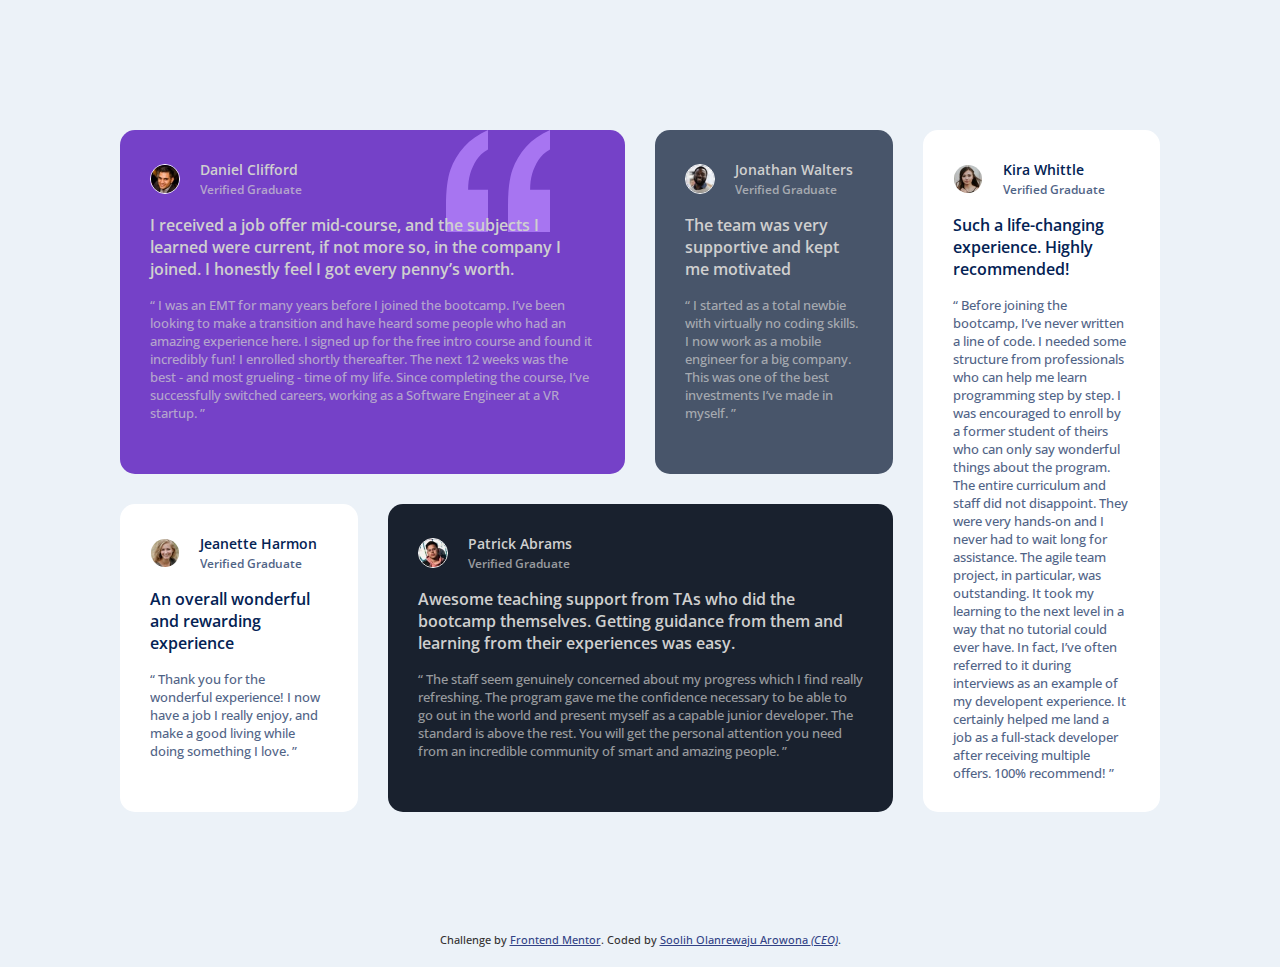
==== index.html @ 40f3f858 "initial commit" ====
<!DOCTYPE html>
<html lang="en">
<head>
  <meta charset="UTF-8">
  <meta name="viewport" content="width=device-width, initial-scale=1.0"> <!-- displays site properly based on user's device -->

  <link rel="icon" type="image/png" sizes="32x32" href="./images/favicon-32x32.png">
  <link rel="stylesheet" href="style.css">
  <link rel="preconnect" href="https://fonts.googleapis.com">
  <link rel="preconnect" href="https://fonts.gstatic.com" crossorigin>
  <link href="https://fonts.googleapis.com/css2?family=Open+Sans:wght@400;700&family=Poppins:wght@600&display=swap" rel="stylesheet">
  
  <title>Frontend Mentor | [Challenge Name Here]</title>

  <!-- Feel free to remove these styles or customise in your own stylesheet 👍 -->
  <style>
    .attribution { font-size: 11px; text-align: center; color: rgb(51, 49, 49); margin-bottom: 20px;}
    .attribution a { color: hsl(228, 46%, 36%); }
    
  </style>
</head>
<body>
  <div class="grid-container">
    <div class="grid-one">
      <div class="profile">
        <img src="images/image-daniel.jpg" alt="daniel" class="picture">
        <div class="title">
          Daniel Clifford
          <br><span class="verified"> Verified Graduate</span>
        </div>
      </div>
      <div class="content">
        <h3>I received a job offer mid-course, and the subjects I learned were current, if not more so, 
          in the company I joined. I honestly feel I got every penny’s worth.</h3>
        <div class="sub">
          “ I was an EMT for many years before I joined the bootcamp. I’ve been looking to make a 
          transition and have heard some people who had an amazing experience here. I signed up 
          for the free intro course and found it incredibly fun! I enrolled shortly thereafter. 
          The next 12 weeks was the best - and most grueling - time of my life. Since completing 
          the course, I’ve successfully switched careers, working as a Software Engineer at a VR startup. ”
        </div>
      </div>
    </div>
    <div class="grid-two">
      <div class="profile">
        <img src="images/image-jonathan.jpg" alt="jonathan" class="picture">
        <div class="title">
          Jonathan Walters
          <br><span class="verified"> Verified Graduate</span>
        </div>
      </div>
      <div class="content">
        <h3>The team was very supportive and kept me motivated
        </h3>
        <div class="sub">
          “ I started as a total newbie with virtually no coding skills. I now work as a mobile engineer 
          for a big company. This was one of the best investments I’ve made in myself. ”
        </div>
      </div>
    </div>

    <div class="grid-three">
      <div class="profile">
        <img src="images/image-jeanette.jpg" alt="Jeanette" class="picture">
        <div class="title">
          Jeanette Harmon
          <br><span class="verified"> Verified Graduate</span>
        </div>
      </div>
      <div class="content">
        <h3>An overall wonderful and rewarding experience</h3>
        <div class="sub">
          “ Thank you for the wonderful experience! I now have a job I really enjoy, and make a good living 
          while doing something I love. ”
        </div>
      </div>
    </div>
    <div class="grid-four">
      <div class="profile">
        <img src="images/image-patrick.jpg" alt="patrick" class="picture">
        <div class="title">
          Patrick Abrams
          <br><span class="verified"> Verified Graduate</span>
        </div>
      </div>
      <div class="content">
        <h3>
          Awesome teaching support from TAs who did the bootcamp themselves. Getting guidance from them and 
          learning from their experiences was easy.
          </h3>
        <div class="sub">
          “ The staff seem genuinely concerned about my progress which I find really refreshing. The program 
          gave me the confidence necessary to be able to go out in the world and present myself as a capable 
          junior developer. The standard is above the rest. You will get the personal attention you need from 
          an incredible community of smart and amazing people. ”
        </div>
      </div>
    </div>
    <div class="grid-five">
      <div class="profile">
        <img src="images/image-kira.jpg" alt="kira" class="picture">
        <div class="title">
          Kira Whittle
          <br><span class="verified"> Verified Graduate</span>
        </div>
      </div>
      <div class="content">
        <h3>Such a life-changing experience. Highly recommended!</h3>
        <div class="sub">
          “ Before joining the bootcamp, I’ve never written a line of code. I needed some structure from 
          professionals who can help me learn programming step by step. I was encouraged to enroll by a former 
          student of theirs who can only say wonderful things about the program. The entire curriculum and staff 
          did not disappoint. They were very hands-on and I never had to wait long for assistance. The agile team 
          project, in particular, was outstanding. It took my learning to the next level in a way that no tutorial 
          could ever have. In fact, I’ve often referred to it during interviews as an example of my developent 
          experience. It certainly helped me land a job as a full-stack developer after receiving multiple offers. 
          100% recommend! ”
        </div>
      </div>
    </div>
  </div>
    <div class="attribution">
      Challenge by <a href="https://www.frontendmentor.io?ref=challenge" target="_blank">Frontend Mentor</a>. 
      Coded by <a href="contact.html">Soolih Olanrewaju Arowona <em>(CEO)</em></a>.
    </div>
</body>
</html>
---- style.css ----
/* @media screen and (max-width: px) and (max-width:1440px){ */
*{
    box-sizing: border-box;
}
body{
    margin: 0;
    padding: 0;
    background-color: hsl(210, 46%, 95%);
    text-align: left;
    font-size: 13px;
    color: hsl(0, 0%, 81%);
    font-family: 'Open Sans', sans-serif;
    font-weight: 500;
}
.grid-container{
    display: grid;
    grid-template-columns: repeat(4, 1fr);
    grid-auto-rows: minmax(200px, auto);
    gap: 30px;
    margin: 130px 120px 120px 120px;
    max-width: 1440px;
    
}
.grid-container *{
    /* background: yellow; */
    border-radius: 15px;
    
}
.grid-one{
    grid-column: span 2;
    background-image: url(images/bg-pattern-quotation.svg);
    background-color:  hsl(263, 55%, 52%);
    background-repeat: no-repeat;
    background-position: top right 75px;
    padding: 30px;
}
.grid-two{
    grid-column: 2 span 3;
    background-color: hsl(217, 19%, 35%);
    padding: 30px;
}
.grid-three{
    grid-column: 1;
    
    background-color: hsl(0, 0%, 100%);
    padding: 30px;
    color: hsl(217, 93%, 17%);
}
.grid-five{
    grid-column:4;
    grid-row: 1/3 ;
    background-color: hsl(0, 0%, 100%);
    padding: 30px;
    color: hsl(217, 93%, 17%);
}
.grid-four{
    grid-column: 2/4  ;
    background-color: hsl(219, 29%, 14%);
    padding: 30px;
}
.picture{
    border: 1px solid white;
    border-radius: 50%;
    height: 30px;
}
.title{
    display: inline-block;
    margin:  0 0  0 17px;
    font-weight: 600;
    font-size: 14px;
  
}
.verified{
    opacity: 0.7;
    font-size: 12px;
}
.profile{
    align-items: center;
}
h3{
    font-weight: 600;
    font-size: 16px;
    padding-right: 15px;


}
.sub{
    opacity: 0.7;
    
    font-size: 13px;
}
@media screen and (max-width: 1230px){
    .grid-container{
        display: grid;
        grid-template-columns: repeat(3, 1fr);
        grid-auto-rows: minmax(100px, auto);
        gap: 20px;
        margin: 100px;
        max-width: 1230px;
    }
   


    
    .grid-two{
    grid-column: 3;
    
    }
   
    .grid-four{
        grid-column: 2/4;
    
    }
    .grid-five{
        grid-column: 1/4;
        grid-row: 2;

    }
}
/* For Tablets*/
@media screen and (max-width: 965px){
    .grid-container{
        display: grid;
        grid-template-columns: repeat(2, 1fr);
        grid-auto-rows: minmax(100px, auto);
        gap: 10px;
        margin: 100px;
        max-width: 965px;
    }
    .grid-one{
        grid-column: 1/3;

    }
    .grid-two{
        grid-column: 1/2;
        grid-row: 2;

    
    }
    .grid-three{
        grid-column: 2/3;
        grid-row: 2;
    }
    .grid-four{
        grid-column: 1/3;
        grid-row: 3;
    }
    .grid-five{
        grid-column: 1/3;
        grid-row: 4;
    }
}
@media screen and (max-width: 668px){
    .grid-container{
        display: grid;
        grid-template-columns: repeat(2, 1fr);
        grid-auto-rows: minmax(100px, auto);
        gap: 15px;
        margin: 100px;
        max-width: 668px;
    }
    .grid-one{
        grid-column: 1/3;
        grid-row: 1;

    }
    .grid-two{
        grid-column: 1/3;
        grid-row: 2;

    
    }
    .grid-three{
        grid-column: 1/3;
        grid-row: 3;
    }
    .grid-four{
        grid-column: 1/3;
        grid-row: 5;
    }
    .grid-five{
        grid-column: 1/3;
        grid-row: 4;
    }
}
/* For mobile */
@media screen and (max-width: 500px){
  
    .grid-container{
        
        display: block;
        /* margin: 130px 120px 120px 120px;
        max-width: 1440px; */
       max-width: 100%;
       margin: 0 ;
        
    }
    .grid-container *{
        /* background: yellow; */
        border-radius: 15px;
      
        
    }
.grid-one, .grid-three,.grid-two,.grid-four,.grid-five{
    margin: 20px;
}
}
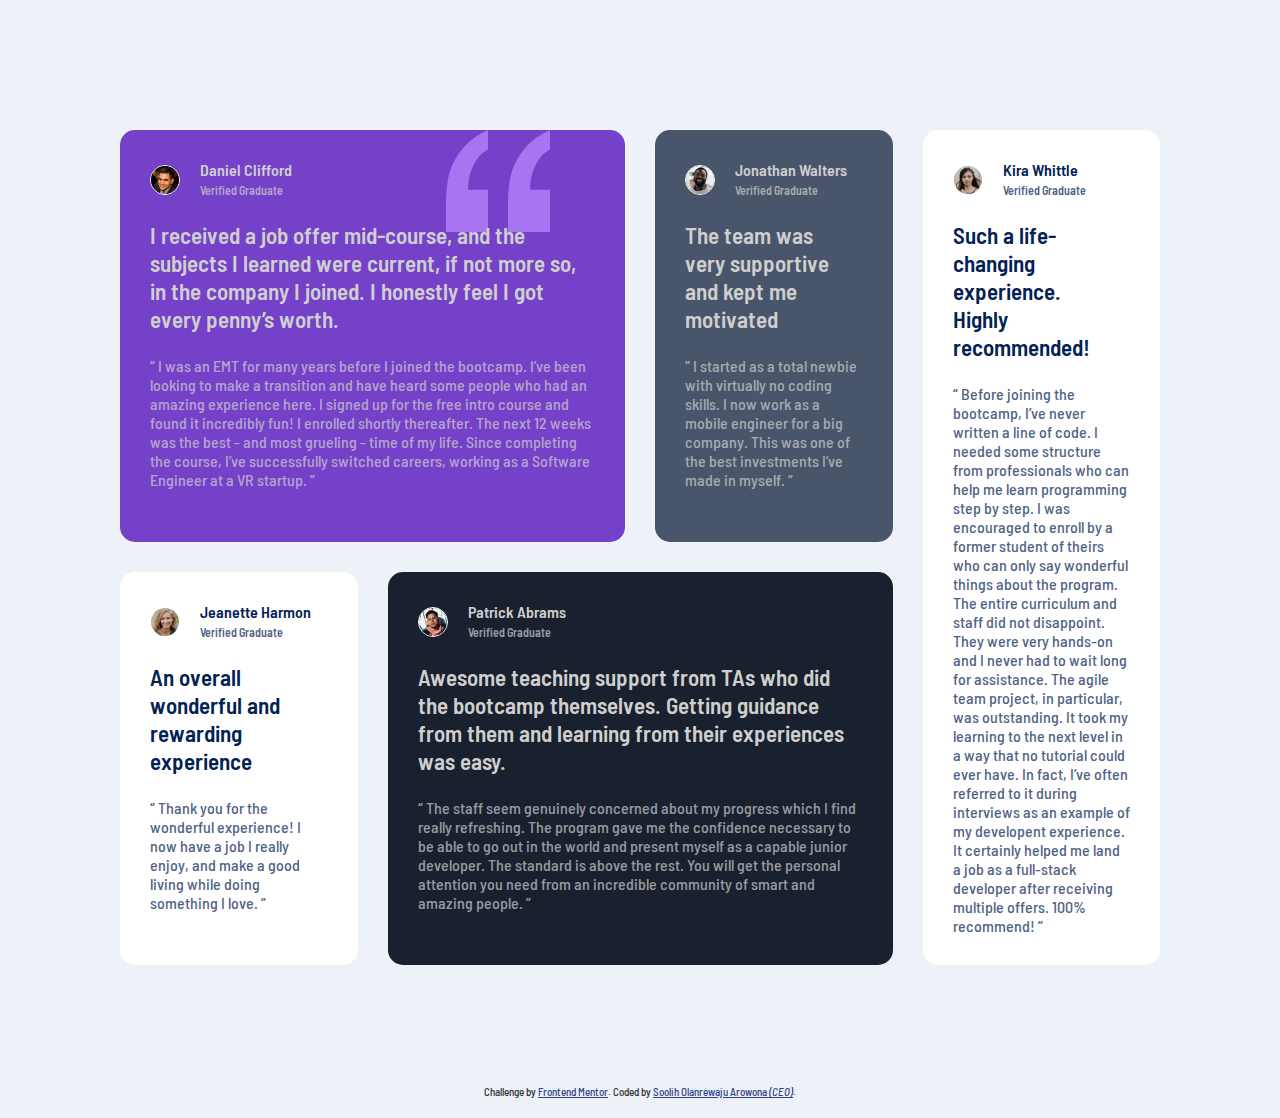
==== commit 36d2dbe0: "second commit" ====
--- a/index.html
+++ b/index.html
@@ -8,7 +8,7 @@
   <link rel="stylesheet" href="style.css">
   <link rel="preconnect" href="https://fonts.googleapis.com">
   <link rel="preconnect" href="https://fonts.gstatic.com" crossorigin>
-  <link href="https://fonts.googleapis.com/css2?family=Open+Sans:wght@400;700&family=Poppins:wght@600&display=swap" rel="stylesheet">
+  <link href="https://fonts.googleapis.com/css2?family=Barlow+Semi+Condensed:wght@400;600&display=swap" rel="stylesheet">
   
   <title>Frontend Mentor | [Challenge Name Here]</title>
 
--- a/style.css
+++ b/style.css
@@ -9,7 +9,7 @@
     text-align: left;
     font-size: 13px;
     color: hsl(0, 0%, 81%);
-    font-family: 'Open Sans', sans-serif;
+    font-family: 'Barlow Semi Condensed', sans-serif;
     font-weight: 500;
 }
 .grid-container{
@@ -67,7 +67,7 @@
     display: inline-block;
     margin:  0 0  0 17px;
     font-weight: 600;
-    font-size: 14px;
+    font-size: 16px;
   
 }
 .verified{
@@ -79,7 +79,7 @@
 }
 h3{
     font-weight: 600;
-    font-size: 16px;
+    font-size: 23px;
     padding-right: 15px;
 
 
@@ -87,7 +87,7 @@
 .sub{
     opacity: 0.7;
     
-    font-size: 13px;
+    font-size: 16px;
 }
 @media screen and (max-width: 1230px){
     .grid-container{
